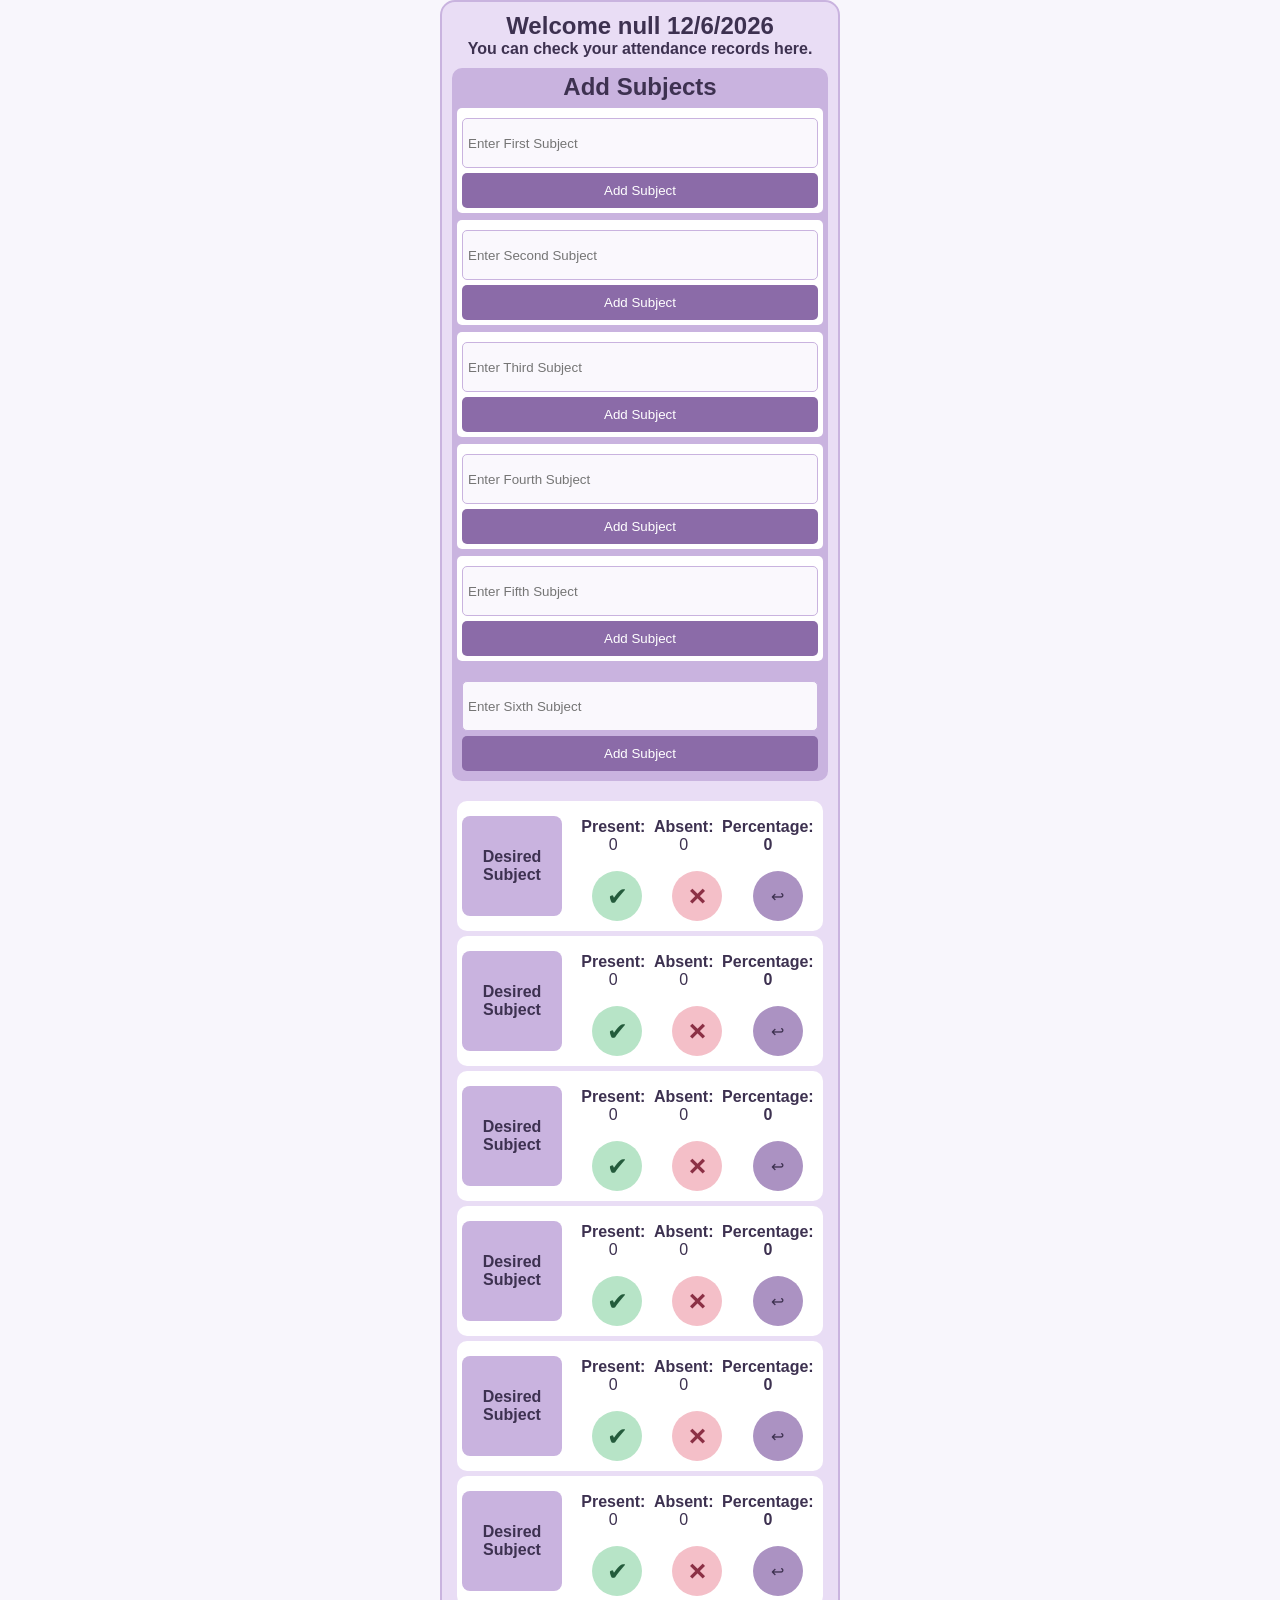
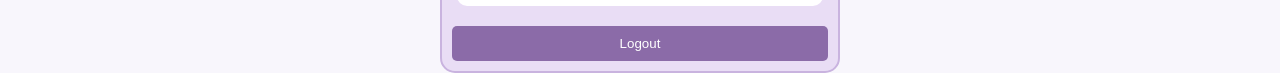
==== home2.html @ 8d9c9fc9 "Add files via upload" ====
<!DOCTYPE html>
<html lang="en">

<head>
    <meta charset="UTF-8">
    <meta name="viewport" content="width=device-width, initial-scale=1.0">
    <title>Attendance Tracker Dashboard</title>

    <style>
        * {
            margin: 0;
            padding: 0;
            box-sizing: border-box;
        }

        body {
            background-color: #F8F6FC;
            display: flex;
            justify-content: center;
            align-items: center;
            min-height: 100vh;
            font-family: Arial, sans-serif;
            color: #3D3150;
        }

        .container {
            width: 400px;
            border: 2px solid #C9B3DF;
            background-color: #E9DDF5;
            border-radius: 15px;
            padding: 10px;
            display: flex;
            flex-direction: column;
            align-items: center;
        }

        h1 {
            text-align: center;
        }

        button {
            width: 100%;
            height: 35px;
            padding: 5px;
            background-color: #8B6BA8;
            color: white;
            border: none;
            border-radius: 5px;
            cursor: pointer;
        }

        button:hover {
            background-color: #72538F;
        }

        .card {
            width: 100%;
            border-radius: 5px;
            margin: 7px auto;
            padding: 5px;
            background-color: #FFFFFF;
        }

        .form {
            width: 100%;
            text-align: center;
            background-color: #C9B3DF;
            border-radius: 10px;
            padding: 5px;
            margin-top: 10px;
        }

        input[type="text"] {
            width: 100%;
            height: 50px;
            padding: 5px;
            margin-bottom: 5px;
            margin-top: 5px;
            border: 1px solid #C9B3DF;
            border-radius: 5px;
            background-color: #FAF8FD;
            color: #3D3150;
        }

        .car {
            width: 100%;
            text-align: center;
            /* background-color: #C9B3DF; */
            border-radius: 10px;
            padding: 5px;
            margin-top: 10px;
            box-sizing: border-box;
        }

        .c {
            background-color: #FFFFFF;
            height: 130px;
            width: 100%;
            box-sizing: border-box;
            margin-top: 5px;
            margin-bottom: 5px;
            margin-left: auto;
            margin-right: auto;
            border-radius: 10px;
            padding: 5px;
            display: flex;
            align-items: center;
            gap: 15px;
        }

        .box {
            background-color: #C9B3DF;
            color: #3D3150;
            height: 100px;
            width: 100px;
            flex-shrink: 0;
            border-radius: 8px;
            display: flex;
            flex-direction: column;
            flex-wrap: wrap;
            align-items: center;
            justify-content: center;
        }

        .box2 {
            width: 100%;
            box-sizing: border-box;
            height: 50%;
            display: flex;
            flex-direction: row;
        }

        .s {
            margin: auto;
        }

        .baba {
            height: 100%;
            width: 100%;
            box-sizing: border-box;
            display: flex;
            flex-direction: column;
        }

        .baba2 {
            height: 50%;
            width: 100%;
            box-sizing: border-box;
            display: flex;
            flex-direction: row;
        }

        .b,
        .undoBtn {
            margin: auto;
            width: 50px;
            height: 50px;
            display: flex;
            flex-direction: column;
            justify-content: center;
            align-items: center;
            text-align: center;
            border-radius: 30px;
            cursor: pointer;
        }

        #tick1,
        #tick2,
        #tick3,
        #tick4,
        #tick5,
        #tick6 {
            background-color: #B7E4C7;
            color: #245B3C;
            font-size: 25px;
        }

        #cross1,
        #cross2,
        #cross3,
        #cross4,
        #cross5,
        #cross6 {
            background-color: #F4BFC8;
            color: #8B3045;
            font-size: 30px;
        }

        #btn2 {
            margin-top: 10px;
            background-color: #8B6BA8;
        }

        .undoBtn {
            background-color: #ab92c2;
        }
    </style>
</head>

<body>

    <div class="container">
        <h2 id="a1"></h2>
        <p><b>You can check your attendance records here.</b></p>

        <div class="form" id="subjectForm">
            <h2>Add Subjects</h2>

            <div class="card">
                <input type="text" placeholder="Enter First Subject" id="subjectName1">
                <button id="addSubjectBtn1">Add Subject</button>
            </div>

            <div class="card">
                <input type="text" placeholder="Enter Second Subject" id="subjectName2">
                <button id="addSubjectBtn2">Add Subject</button>
            </div>

            <div class="card">
                <input type="text" placeholder="Enter Third Subject" id="subjectName3">
                <button id="addSubjectBtn3">Add Subject</button>
            </div>

            <div class="card">
                <input type="text" placeholder="Enter Fourth Subject" id="subjectName4">
                <button id="addSubjectBtn4">Add Subject</button>
            </div>

            <div class="card">
                <input type="text" placeholder="Enter Fifth Subject" id="subjectName5">
                <button id="addSubjectBtn5">Add Subject</button>
            </div>

            <div class="car">
                <input type="text" placeholder="Enter Sixth Subject" id="subjectName6">
                <button id="addSubjectBtn6">Add Subject</button>
            </div>
        </div>

        <div class="car">

            <div class="c">
                <div class="box">
                    <p id="sub1"><b>Desired Subject</b></p>
                </div>

                <div class="baba">
                    <div class="box2">
                        <span class="s">
                            <p><b>Present:</b></p>
                            <p id="s1"><b>0</b></p>
                        </span>

                        <span class="s">
                            <p><b>Absent:</b></p>
                            <p id="j1"><b>0</b></p>
                        </span>

                        <span class="s">
                            <p><b>Percentage:</b></p>
                            <p id="d1"><b>0</b></p>
                        </span>
                    </div>

                    <div class="baba2">
                        <div class="b" id="tick1">✔</div>
                        <div class="b" id="cross1"><b>×</b></div>
                        <div class="undoBtn">↩</div>
                    </div>
                </div>
            </div>

            <div class="c">
                <div class="box">
                    <p id="sub2"><b>Desired Subject</b></p>
                </div>
                <div class="baba">
                    <div class="box2">
                        <span class="s">
                            <p><b>Present:</b></p>
                            <p id="s2"><b>0</b></p>
                        </span>

                        <span class="s">
                            <p><b>Absent:</b></p>
                            <p id="j2"><b>0</b></p>
                        </span>

                        <span class="s">
                            <p><b>Percentage:</b></p>
                            <p id="d2"><b>0</b></p>
                        </span>
                    </div>

                    <div class="baba2">
                        <div class="b" id="tick2">✔</div>
                        <div class="b" id="cross2"><b>×</b></div>
                        <div class="undoBtn">↩</div>
                    </div>
                </div>
            </div>

            <div class="c">
                <div class="box">
                    <p id="sub3"><b>Desired Subject</b></p>
                </div>
                <div class="baba">
                    <div class="box2">
                        <span class="s">
                            <p><b>Present:</b></p>
                            <p id="s3"><b>0</b></p>
                        </span>

                        <span class="s">
                            <p><b>Absent:</b></p>
                            <p id="j3"><b>0</b></p>
                        </span>

                        <span class="s">
                            <p><b>Percentage:</b></p>
                            <p id="d3"><b>0</b></p>
                        </span>
                    </div>

                    <div class="baba2">
                        <div class="b" id="tick3">✔</div>
                        <div class="b" id="cross3"><b>×</b></div>
                        <div class="undoBtn">↩</div>
                    </div>
                </div>
            </div>

            <div class="c">
                <div class="box">
                    <p id="sub4"><b>Desired Subject</b></p>
                </div>
                <div class="baba">
                    <div class="box2">
                        <span class="s">
                            <p><b>Present:</b></p>
                            <p id="s4"><b>0</b></p>
                        </span>

                        <span class="s">
                            <p><b>Absent:</b></p>
                            <p id="j4"><b>0</b></p>
                        </span>

                        <span class="s">
                            <p><b>Percentage:</b></p>
                            <p id="d4"><b>0</b></p>
                        </span>
                    </div>

                    <div class="baba2">
                        <div class="b" id="tick4">✔</div>
                        <div class="b" id="cross4"><b>×</b></div>
                        <div class="undoBtn">↩</div>
                    </div>
                </div>
            </div>

            <div class="c">
                <div class="box">
                    <p id="sub5"><b>Desired Subject</b></p>
                </div>
                <div class="baba">
                    <div class="box2">
                        <span class="s">
                            <p><b>Present:</b></p>
                            <p id="s5"><b>0</b></p>
                        </span>

                        <span class="s">
                            <p><b>Absent:</b></p>
                            <p id="j5"><b>0</b></p>
                        </span>

                        <span class="s">
                            <p><b>Percentage:</b></p>
                            <p id="d5"><b>0</b></p>
                        </span>
                    </div>

                    <div class="baba2">
                        <div class="b" id="tick5">✔</div>
                        <div class="b" id="cross5"><b>×</b></div>
                        <div class="undoBtn">↩</div>
                    </div>
                </div>
            </div>

            <div class="c">
                <div class="box">
                    <p id="sub6"><b>Desired Subject</b></p>
                </div>
                <div class="baba">
                    <div class="box2">
                        <span class="s">
                            <p><b>Present:</b></p>
                            <p id="s6"><b>0</b></p>
                        </span>

                        <span class="s">
                            <p><b>Absent:</b></p>
                            <p id="j6"><b>0</b></p>
                        </span>

                        <span class="s">
                            <p><b>Percentage:</b></p>
                            <p id="d6"><b>0</b></p>
                        </span>
                    </div>

                    <div class="baba2">
                        <div class="b" id="tick6">✔</div>
                        <div class="b" id="cross6"><b>×</b></div>
                        <div class="undoBtn">↩</div>
                    </div>
                </div>
            </div>

        </div>

        <button id="btn2">Logout</button>

    </div>

    <script>
        let currentUser = localStorage.getItem("currentUser");
        let a1 = document.getElementById("a1");
        a1.innerHTML = "Welcome " + localStorage.getItem("name") + " " + new Date().toLocaleDateString();
        let subjects = JSON.parse(localStorage.getItem(currentUser + "_subjects")) || [];
        for (let i = 0; i < subjects.length; i++) {
            document.getElementById(`sub${i + 1}`).innerHTML = subjects[i];
        }
        let subjectForm = document.getElementById("subjectForm");
        if (subjects.length === 6) {
            subjectForm.style.display = "none";
        }

        else {
            for (let i = 0; i < 6; i++) {

                let addSubjectBtn = document.getElementById(`addSubjectBtn${i + 1}`);
                addSubjectBtn.addEventListener("click", function () {
                    let subjectName = document.getElementById(`subjectName${i + 1}`).value;
                    if (subjectName.trim() !== "") {

                        if (subjects.includes(subjectName.trim())) {
                            alert("Subject already exists!");
                            return;
                        }

                        subjects.push(subjectName);
                        document.getElementById(`sub${i + 1}`).innerHTML = subjectName.trim();
                        localStorage.setItem(currentUser + "_subjects", JSON.stringify(subjects));

                        addSubjectBtn.innerHTML = "Subject Added ✅";
                        addSubjectBtn.style.backgroundColor = "#E9DDF5";
                        addSubjectBtn.style.color = "black";

                        document.getElementById(`subjectName${i + 1}`).disabled = true;
                        addSubjectBtn.disabled = true;

                        if (subjects.length === 6) {
                            setTimeout(() => {
                                subjectForm.style.display = "none";
                            }, 1000);
                        }
                    }

                    else {
                        alert("Please enter a valid subject name.");
                    }
                });
            }
        }

        let btn2 = document.getElementById("btn2");

        btn2.addEventListener("click", function () {
            localStorage.removeItem("name");
            localStorage.removeItem(currentUser + "_subjects");
            window.location.href = "index.html";
        });

        let tick1 = document.getElementById('tick1');
        let cross1 = document.getElementById('cross1');
        let tick2 = document.getElementById('tick2');
        let cross2 = document.getElementById('cross2');
        let tick3 = document.getElementById('tick3');
        let cross3 = document.getElementById('cross3');
        let tick4 = document.getElementById('tick4');
        let cross4 = document.getElementById('cross4');
        let tick5 = document.getElementById('tick5');
        let cross5 = document.getElementById('cross5');
        let tick6 = document.getElementById('tick6');
        let cross6 = document.getElementById('cross6');
        let d1 = document.getElementById('d1');
        let d2 = document.getElementById('d2');
        let d3 = document.getElementById('d3');
        let d4 = document.getElementById('d4');
        let d5 = document.getElementById('d5');
        let d6 = document.getElementById('d6');

        let i1 = Number(localStorage.getItem(currentUser + "_present1"));
        let i2 = Number(localStorage.getItem(currentUser + "_present2"));
        let i3 = Number(localStorage.getItem(currentUser + "_present3"));
        let i4 = Number(localStorage.getItem(currentUser + "_present4"));
        let i5 = Number(localStorage.getItem(currentUser + "_present5"));
        let i6 = Number(localStorage.getItem(currentUser + "_present6"));

        let j1 = Number(localStorage.getItem(currentUser + "_absent1"));
        let j2 = Number(localStorage.getItem(currentUser + "_absent2"));
        let j3 = Number(localStorage.getItem(currentUser + "_absent3"));
        let j4 = Number(localStorage.getItem(currentUser + "_absent4"));
        let j5 = Number(localStorage.getItem(currentUser + "_absent5"));
        let j6 = Number(localStorage.getItem(currentUser + "_absent6"));

        let present = [i1, i2, i3, i4, i5, i6];
        let absent = [j1, j2, j3, j4, j5, j6];

        document.getElementById("s1").innerHTML = i1;
        document.getElementById("s2").innerHTML = i2;
        document.getElementById("s3").innerHTML = i3;
        document.getElementById("s4").innerHTML = i4;
        document.getElementById("s5").innerHTML = i5;
        document.getElementById("s6").innerHTML = i6;

        document.getElementById("j1").innerHTML = j1;
        document.getElementById("j2").innerHTML = j2;
        document.getElementById("j3").innerHTML = j3;
        document.getElementById("j4").innerHTML = j4;
        document.getElementById("j5").innerHTML = j5;
        document.getElementById("j6").innerHTML = j6;

        let p1 = 0;
        let p2 = 0;
        let p3 = 0;
        let p4 = 0;
        let p5 = 0;
        let p6 = 0;

        tick1.addEventListener("click", function () {
            i1++;
            present[0] = i1;
            let pre = document.getElementById('s1')
            pre.innerHTML = i1;
            p1 = ((i1) / (i1 + j1)) * 100;
            document.getElementById("d1").innerHTML = p1.toFixed(2) + "%";
            localStorage.setItem(currentUser + "_present1", i1);
            lastAction[0] = "present";
        });

        tick2.addEventListener("click", function () {
            i2++;
            present[1] = i2;
            let pre = document.getElementById('s2')
            pre.innerHTML = i2;
            p2 = ((i2) / (i2 + j2)) * 100;
            document.getElementById("d2").innerHTML = p2.toFixed(2) + "%";
            localStorage.setItem(currentUser + "_present2", i2);
            lastAction[1] = "present";
        });

        tick3.addEventListener("click", function () {
            i3++;
            present[2] = i3;
            let pre = document.getElementById('s3')
            pre.innerHTML = i3;
            p3 = ((i3) / (i3 + j3)) * 100;
            document.getElementById("d3").innerHTML = p3.toFixed(2) + "%";
            localStorage.setItem(currentUser + "_present3", i3);
            lastAction[2] = "present";
        });

        tick4.addEventListener("click", function () {
            i4++;
            present[3] = i4;
            let pre = document.getElementById('s4')
            pre.innerHTML = i4;
            p4 = ((i4) / (i4 + j4)) * 100;
            document.getElementById("d4").innerHTML = p4.toFixed(2) + "%";
            localStorage.setItem(currentUser + "_present4", i4);
            lastAction[3] = "present";
        });

        tick5.addEventListener("click", function () {
            i5++;
            present[4] = i5;
            let pre = document.getElementById('s5')
            pre.innerHTML = i5;
            p5 = ((i5) / (i5 + j5)) * 100;
            document.getElementById("d5").innerHTML = p5.toFixed(2) + "%";
            localStorage.setItem(currentUser + "_present5", i5);
            lastAction[4] = "present";
        });

        tick6.addEventListener("click", function () {
            i6++;
            present[5] = i6;
            let pre = document.getElementById('s6')
            pre.innerHTML = i6;
            p6 = ((i6) / (i6 + j6)) * 100;
            document.getElementById("d6").innerHTML = p6.toFixed(2) + "%";
            localStorage.setItem(currentUser + "_present6", i6);
            lastAction[5] = "present";
        });

        cross1.addEventListener("click", function () {
            j1++;
            absent[0] = j1;
            let pre = document.getElementById('j1')
            pre.innerHTML = j1;
            p1 = ((i1) / (i1 + j1)) * 100;
            document.getElementById("d1").innerHTML = p1.toFixed(2) + "%";
            localStorage.setItem(currentUser + "_absent1", j1);
            lastAction[0] = "absent";
        });

        cross2.addEventListener("click", function () {
            j2++;
            absent[1] = j2;
            let pre = document.getElementById('j2')
            pre.innerHTML = j2;
            p2 = ((i2) / (i2 + j2)) * 100;
            document.getElementById("d2").innerHTML = p2.toFixed(2) + "%";
            localStorage.setItem(currentUser + "_absent2", j2);
            lastAction[1] = "absent";
        });

        cross3.addEventListener("click", function () {
            j3++;
            absent[2] = j3;
            let pre = document.getElementById('j3')
            pre.innerHTML = j3;
            p3 = ((i3) / (i3 + j3)) * 100;
            document.getElementById("d3").innerHTML = p3.toFixed(2) + "%";
            localStorage.setItem(currentUser + "_absent3", j3);
            lastAction[2] = "absent";
        });

        cross4.addEventListener("click", function () {
            j4++;
            absent[3] = j4;
            let pre = document.getElementById('j4')
            pre.innerHTML = j4;
            p4 = ((i4) / (i4 + j4)) * 100;
            document.getElementById("d4").innerHTML = p4.toFixed(2) + "%";
            localStorage.setItem(currentUser + "_absent4", j4);
            lastAction[3] = "absent";
        });

        cross5.addEventListener("click", function () {
            j5++;
            absent[4] = j5;
            let pre = document.getElementById('j5')
            pre.innerHTML = j5;
            p5 = ((i5) / (i5 + j5)) * 100;
            document.getElementById("d5").innerHTML = p5.toFixed(2) + "%";
            localStorage.setItem(currentUser + "_absent5", j5);
            lastAction[4] = "absent";
        });

        cross6.addEventListener("click", function () {
            j6++;
            absent[5] = j6;
            let pre = document.getElementById('j6')
            pre.innerHTML = j6;
            p6 = ((i6) / (i6 + j6)) * 100;
            document.getElementById("d6").innerHTML = p6.toFixed(2) + "%";
            localStorage.setItem(currentUser + "_absent6", j6);
            lastAction[5] = "absent";
        });

        let undoButtons = document.querySelectorAll(".undoBtn");
        let lastAction = [null, null, null, null, null, null];
        undoButtons.forEach(function (btn, index) {

            btn.addEventListener("click", function () {

                if (lastAction[index] === "present" && present[index] > 0) {

                    present[index]--;
                    document.getElementById(`s${index + 1}`).innerHTML = present[index];

                    localStorage.setItem(currentUser + `_present${index + 1}`, present[index]);

                }

                else if (lastAction[index] === "absent" && absent[index] > 0) {

                    absent[index]--;
                    document.getElementById(`j${index + 1}`).innerHTML = absent[index];

                    localStorage.setItem(currentUser + `_absent${index + 1}`, absent[index]);

                }

                else {
                    alert("Nothing to undo!");
                    return;
                }

                let percentage = (present[index] / (present[index] + absent[index])) * 100;

                document.getElementById(`d${index + 1}`).innerHTML =
                    (isNaN(percentage) ? 0 : percentage.toFixed(2)) + "%";

                lastAction[index] = null;

            });

        });

    </script>

</body>

</html>
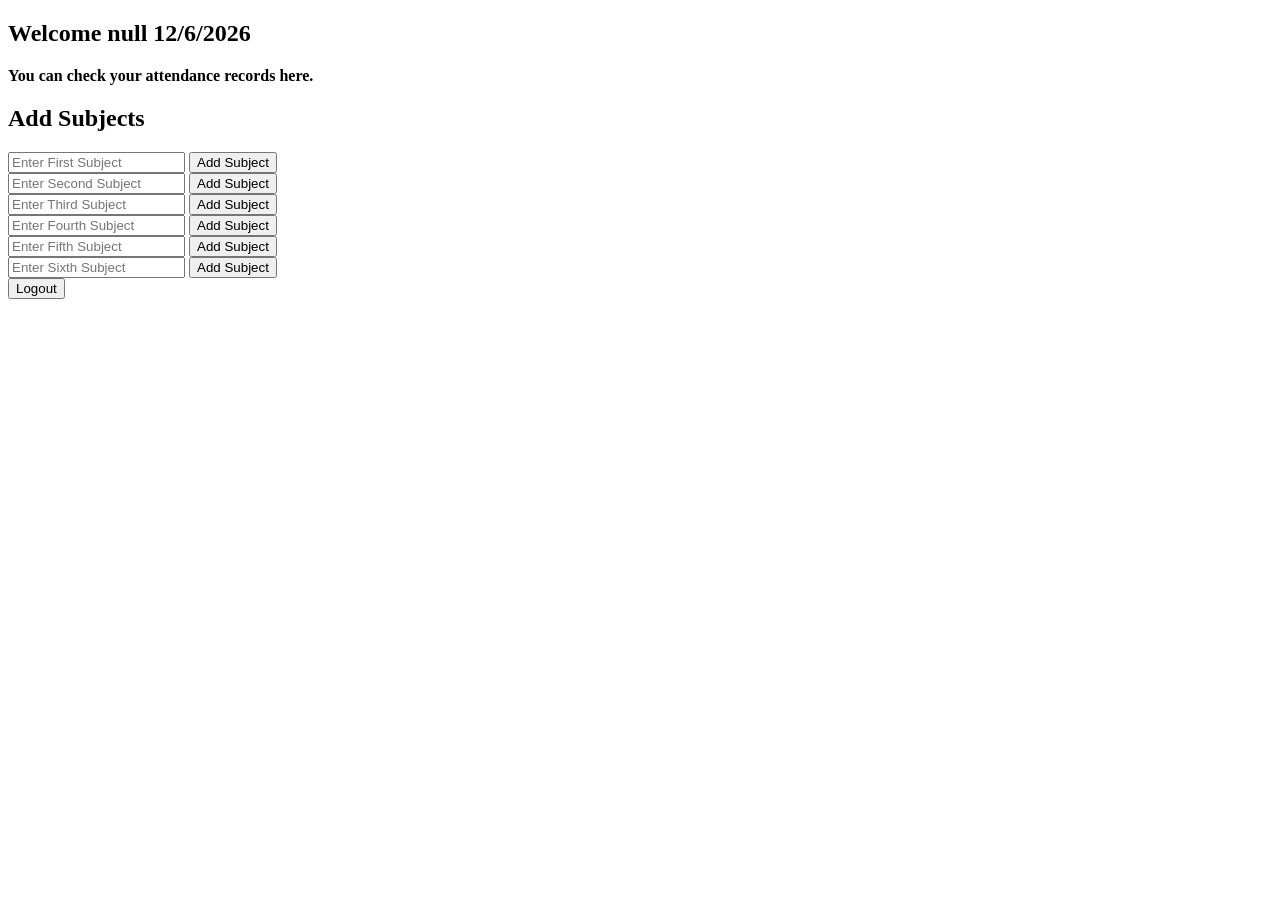
==== commit 57f030e4: "Add files via upload" ====
--- a/home2.html
+++ b/home2.html
@@ -5,196 +5,7 @@
     <meta charset="UTF-8">
     <meta name="viewport" content="width=device-width, initial-scale=1.0">
     <title>Attendance Tracker Dashboard</title>
-
-    <style>
-        * {
-            margin: 0;
-            padding: 0;
-            box-sizing: border-box;
-        }
-
-        body {
-            background-color: #F8F6FC;
-            display: flex;
-            justify-content: center;
-            align-items: center;
-            min-height: 100vh;
-            font-family: Arial, sans-serif;
-            color: #3D3150;
-        }
-
-        .container {
-            width: 400px;
-            border: 2px solid #C9B3DF;
-            background-color: #E9DDF5;
-            border-radius: 15px;
-            padding: 10px;
-            display: flex;
-            flex-direction: column;
-            align-items: center;
-        }
-
-        h1 {
-            text-align: center;
-        }
-
-        button {
-            width: 100%;
-            height: 35px;
-            padding: 5px;
-            background-color: #8B6BA8;
-            color: white;
-            border: none;
-            border-radius: 5px;
-            cursor: pointer;
-        }
-
-        button:hover {
-            background-color: #72538F;
-        }
-
-        .card {
-            width: 100%;
-            border-radius: 5px;
-            margin: 7px auto;
-            padding: 5px;
-            background-color: #FFFFFF;
-        }
-
-        .form {
-            width: 100%;
-            text-align: center;
-            background-color: #C9B3DF;
-            border-radius: 10px;
-            padding: 5px;
-            margin-top: 10px;
-        }
-
-        input[type="text"] {
-            width: 100%;
-            height: 50px;
-            padding: 5px;
-            margin-bottom: 5px;
-            margin-top: 5px;
-            border: 1px solid #C9B3DF;
-            border-radius: 5px;
-            background-color: #FAF8FD;
-            color: #3D3150;
-        }
-
-        .car {
-            width: 100%;
-            text-align: center;
-            /* background-color: #C9B3DF; */
-            border-radius: 10px;
-            padding: 5px;
-            margin-top: 10px;
-            box-sizing: border-box;
-        }
-
-        .c {
-            background-color: #FFFFFF;
-            height: 130px;
-            width: 100%;
-            box-sizing: border-box;
-            margin-top: 5px;
-            margin-bottom: 5px;
-            margin-left: auto;
-            margin-right: auto;
-            border-radius: 10px;
-            padding: 5px;
-            display: flex;
-            align-items: center;
-            gap: 15px;
-        }
-
-        .box {
-            background-color: #C9B3DF;
-            color: #3D3150;
-            height: 100px;
-            width: 100px;
-            flex-shrink: 0;
-            border-radius: 8px;
-            display: flex;
-            flex-direction: column;
-            flex-wrap: wrap;
-            align-items: center;
-            justify-content: center;
-        }
-
-        .box2 {
-            width: 100%;
-            box-sizing: border-box;
-            height: 50%;
-            display: flex;
-            flex-direction: row;
-        }
-
-        .s {
-            margin: auto;
-        }
-
-        .baba {
-            height: 100%;
-            width: 100%;
-            box-sizing: border-box;
-            display: flex;
-            flex-direction: column;
-        }
-
-        .baba2 {
-            height: 50%;
-            width: 100%;
-            box-sizing: border-box;
-            display: flex;
-            flex-direction: row;
-        }
-
-        .b,
-        .undoBtn {
-            margin: auto;
-            width: 50px;
-            height: 50px;
-            display: flex;
-            flex-direction: column;
-            justify-content: center;
-            align-items: center;
-            text-align: center;
-            border-radius: 30px;
-            cursor: pointer;
-        }
-
-        #tick1,
-        #tick2,
-        #tick3,
-        #tick4,
-        #tick5,
-        #tick6 {
-            background-color: #B7E4C7;
-            color: #245B3C;
-            font-size: 25px;
-        }
-
-        #cross1,
-        #cross2,
-        #cross3,
-        #cross4,
-        #cross5,
-        #cross6 {
-            background-color: #F4BFC8;
-            color: #8B3045;
-            font-size: 30px;
-        }
-
-        #btn2 {
-            margin-top: 10px;
-            background-color: #8B6BA8;
-        }
-
-        .undoBtn {
-            background-color: #ab92c2;
-        }
-    </style>
+    <link rel="stylesheet" href="style.css">
 </head>
 
 <body>
@@ -237,7 +48,7 @@
             </div>
         </div>
 
-        <div class="car">
+        <div class="car" id="subjectCards">
 
             <div class="c">
                 <div class="box">
@@ -425,297 +236,7 @@
         <button id="btn2">Logout</button>
 
     </div>
-
-    <script>
-        let currentUser = localStorage.getItem("currentUser");
-        let a1 = document.getElementById("a1");
-        a1.innerHTML = "Welcome " + localStorage.getItem("name") + " " + new Date().toLocaleDateString();
-        let subjects = JSON.parse(localStorage.getItem(currentUser + "_subjects")) || [];
-        for (let i = 0; i < subjects.length; i++) {
-            document.getElementById(`sub${i + 1}`).innerHTML = subjects[i];
-        }
-        let subjectForm = document.getElementById("subjectForm");
-        if (subjects.length === 6) {
-            subjectForm.style.display = "none";
-        }
-
-        else {
-            for (let i = 0; i < 6; i++) {
-
-                let addSubjectBtn = document.getElementById(`addSubjectBtn${i + 1}`);
-                addSubjectBtn.addEventListener("click", function () {
-                    let subjectName = document.getElementById(`subjectName${i + 1}`).value;
-                    if (subjectName.trim() !== "") {
-
-                        if (subjects.includes(subjectName.trim())) {
-                            alert("Subject already exists!");
-                            return;
-                        }
-
-                        subjects.push(subjectName);
-                        document.getElementById(`sub${i + 1}`).innerHTML = subjectName.trim();
-                        localStorage.setItem(currentUser + "_subjects", JSON.stringify(subjects));
-
-                        addSubjectBtn.innerHTML = "Subject Added ✅";
-                        addSubjectBtn.style.backgroundColor = "#E9DDF5";
-                        addSubjectBtn.style.color = "black";
-
-                        document.getElementById(`subjectName${i + 1}`).disabled = true;
-                        addSubjectBtn.disabled = true;
-
-                        if (subjects.length === 6) {
-                            setTimeout(() => {
-                                subjectForm.style.display = "none";
-                            }, 1000);
-                        }
-                    }
-
-                    else {
-                        alert("Please enter a valid subject name.");
-                    }
-                });
-            }
-        }
-
-        let btn2 = document.getElementById("btn2");
-
-        btn2.addEventListener("click", function () {
-            localStorage.removeItem("name");
-            localStorage.removeItem(currentUser + "_subjects");
-            window.location.href = "index.html";
-        });
-
-        let tick1 = document.getElementById('tick1');
-        let cross1 = document.getElementById('cross1');
-        let tick2 = document.getElementById('tick2');
-        let cross2 = document.getElementById('cross2');
-        let tick3 = document.getElementById('tick3');
-        let cross3 = document.getElementById('cross3');
-        let tick4 = document.getElementById('tick4');
-        let cross4 = document.getElementById('cross4');
-        let tick5 = document.getElementById('tick5');
-        let cross5 = document.getElementById('cross5');
-        let tick6 = document.getElementById('tick6');
-        let cross6 = document.getElementById('cross6');
-        let d1 = document.getElementById('d1');
-        let d2 = document.getElementById('d2');
-        let d3 = document.getElementById('d3');
-        let d4 = document.getElementById('d4');
-        let d5 = document.getElementById('d5');
-        let d6 = document.getElementById('d6');
-
-        let i1 = Number(localStorage.getItem(currentUser + "_present1"));
-        let i2 = Number(localStorage.getItem(currentUser + "_present2"));
-        let i3 = Number(localStorage.getItem(currentUser + "_present3"));
-        let i4 = Number(localStorage.getItem(currentUser + "_present4"));
-        let i5 = Number(localStorage.getItem(currentUser + "_present5"));
-        let i6 = Number(localStorage.getItem(currentUser + "_present6"));
-
-        let j1 = Number(localStorage.getItem(currentUser + "_absent1"));
-        let j2 = Number(localStorage.getItem(currentUser + "_absent2"));
-        let j3 = Number(localStorage.getItem(currentUser + "_absent3"));
-        let j4 = Number(localStorage.getItem(currentUser + "_absent4"));
-        let j5 = Number(localStorage.getItem(currentUser + "_absent5"));
-        let j6 = Number(localStorage.getItem(currentUser + "_absent6"));
-
-        let present = [i1, i2, i3, i4, i5, i6];
-        let absent = [j1, j2, j3, j4, j5, j6];
-
-        document.getElementById("s1").innerHTML = i1;
-        document.getElementById("s2").innerHTML = i2;
-        document.getElementById("s3").innerHTML = i3;
-        document.getElementById("s4").innerHTML = i4;
-        document.getElementById("s5").innerHTML = i5;
-        document.getElementById("s6").innerHTML = i6;
-
-        document.getElementById("j1").innerHTML = j1;
-        document.getElementById("j2").innerHTML = j2;
-        document.getElementById("j3").innerHTML = j3;
-        document.getElementById("j4").innerHTML = j4;
-        document.getElementById("j5").innerHTML = j5;
-        document.getElementById("j6").innerHTML = j6;
-
-        let p1 = 0;
-        let p2 = 0;
-        let p3 = 0;
-        let p4 = 0;
-        let p5 = 0;
-        let p6 = 0;
-
-        tick1.addEventListener("click", function () {
-            i1++;
-            present[0] = i1;
-            let pre = document.getElementById('s1')
-            pre.innerHTML = i1;
-            p1 = ((i1) / (i1 + j1)) * 100;
-            document.getElementById("d1").innerHTML = p1.toFixed(2) + "%";
-            localStorage.setItem(currentUser + "_present1", i1);
-            lastAction[0] = "present";
-        });
-
-        tick2.addEventListener("click", function () {
-            i2++;
-            present[1] = i2;
-            let pre = document.getElementById('s2')
-            pre.innerHTML = i2;
-            p2 = ((i2) / (i2 + j2)) * 100;
-            document.getElementById("d2").innerHTML = p2.toFixed(2) + "%";
-            localStorage.setItem(currentUser + "_present2", i2);
-            lastAction[1] = "present";
-        });
-
-        tick3.addEventListener("click", function () {
-            i3++;
-            present[2] = i3;
-            let pre = document.getElementById('s3')
-            pre.innerHTML = i3;
-            p3 = ((i3) / (i3 + j3)) * 100;
-            document.getElementById("d3").innerHTML = p3.toFixed(2) + "%";
-            localStorage.setItem(currentUser + "_present3", i3);
-            lastAction[2] = "present";
-        });
-
-        tick4.addEventListener("click", function () {
-            i4++;
-            present[3] = i4;
-            let pre = document.getElementById('s4')
-            pre.innerHTML = i4;
-            p4 = ((i4) / (i4 + j4)) * 100;
-            document.getElementById("d4").innerHTML = p4.toFixed(2) + "%";
-            localStorage.setItem(currentUser + "_present4", i4);
-            lastAction[3] = "present";
-        });
-
-        tick5.addEventListener("click", function () {
-            i5++;
-            present[4] = i5;
-            let pre = document.getElementById('s5')
-            pre.innerHTML = i5;
-            p5 = ((i5) / (i5 + j5)) * 100;
-            document.getElementById("d5").innerHTML = p5.toFixed(2) + "%";
-            localStorage.setItem(currentUser + "_present5", i5);
-            lastAction[4] = "present";
-        });
-
-        tick6.addEventListener("click", function () {
-            i6++;
-            present[5] = i6;
-            let pre = document.getElementById('s6')
-            pre.innerHTML = i6;
-            p6 = ((i6) / (i6 + j6)) * 100;
-            document.getElementById("d6").innerHTML = p6.toFixed(2) + "%";
-            localStorage.setItem(currentUser + "_present6", i6);
-            lastAction[5] = "present";
-        });
-
-        cross1.addEventListener("click", function () {
-            j1++;
-            absent[0] = j1;
-            let pre = document.getElementById('j1')
-            pre.innerHTML = j1;
-            p1 = ((i1) / (i1 + j1)) * 100;
-            document.getElementById("d1").innerHTML = p1.toFixed(2) + "%";
-            localStorage.setItem(currentUser + "_absent1", j1);
-            lastAction[0] = "absent";
-        });
-
-        cross2.addEventListener("click", function () {
-            j2++;
-            absent[1] = j2;
-            let pre = document.getElementById('j2')
-            pre.innerHTML = j2;
-            p2 = ((i2) / (i2 + j2)) * 100;
-            document.getElementById("d2").innerHTML = p2.toFixed(2) + "%";
-            localStorage.setItem(currentUser + "_absent2", j2);
-            lastAction[1] = "absent";
-        });
-
-        cross3.addEventListener("click", function () {
-            j3++;
-            absent[2] = j3;
-            let pre = document.getElementById('j3')
-            pre.innerHTML = j3;
-            p3 = ((i3) / (i3 + j3)) * 100;
-            document.getElementById("d3").innerHTML = p3.toFixed(2) + "%";
-            localStorage.setItem(currentUser + "_absent3", j3);
-            lastAction[2] = "absent";
-        });
-
-        cross4.addEventListener("click", function () {
-            j4++;
-            absent[3] = j4;
-            let pre = document.getElementById('j4')
-            pre.innerHTML = j4;
-            p4 = ((i4) / (i4 + j4)) * 100;
-            document.getElementById("d4").innerHTML = p4.toFixed(2) + "%";
-            localStorage.setItem(currentUser + "_absent4", j4);
-            lastAction[3] = "absent";
-        });
-
-        cross5.addEventListener("click", function () {
-            j5++;
-            absent[4] = j5;
-            let pre = document.getElementById('j5')
-            pre.innerHTML = j5;
-            p5 = ((i5) / (i5 + j5)) * 100;
-            document.getElementById("d5").innerHTML = p5.toFixed(2) + "%";
-            localStorage.setItem(currentUser + "_absent5", j5);
-            lastAction[4] = "absent";
-        });
-
-        cross6.addEventListener("click", function () {
-            j6++;
-            absent[5] = j6;
-            let pre = document.getElementById('j6')
-            pre.innerHTML = j6;
-            p6 = ((i6) / (i6 + j6)) * 100;
-            document.getElementById("d6").innerHTML = p6.toFixed(2) + "%";
-            localStorage.setItem(currentUser + "_absent6", j6);
-            lastAction[5] = "absent";
-        });
-
-        let undoButtons = document.querySelectorAll(".undoBtn");
-        let lastAction = [null, null, null, null, null, null];
-        undoButtons.forEach(function (btn, index) {
-
-            btn.addEventListener("click", function () {
-
-                if (lastAction[index] === "present" && present[index] > 0) {
-
-                    present[index]--;
-                    document.getElementById(`s${index + 1}`).innerHTML = present[index];
-
-                    localStorage.setItem(currentUser + `_present${index + 1}`, present[index]);
-
-                }
-
-                else if (lastAction[index] === "absent" && absent[index] > 0) {
-
-                    absent[index]--;
-                    document.getElementById(`j${index + 1}`).innerHTML = absent[index];
-
-                    localStorage.setItem(currentUser + `_absent${index + 1}`, absent[index]);
-
-                }
-
-                else {
-                    alert("Nothing to undo!");
-                    return;
-                }
-
-                let percentage = (present[index] / (present[index] + absent[index])) * 100;
-
-                document.getElementById(`d${index + 1}`).innerHTML =
-                    (isNaN(percentage) ? 0 : percentage.toFixed(2)) + "%";
-
-                lastAction[index] = null;
-
-            });
-
-        });
-
-    </script>
-
+    <script src="Index.js"></script>
 </body>
 
 </html>
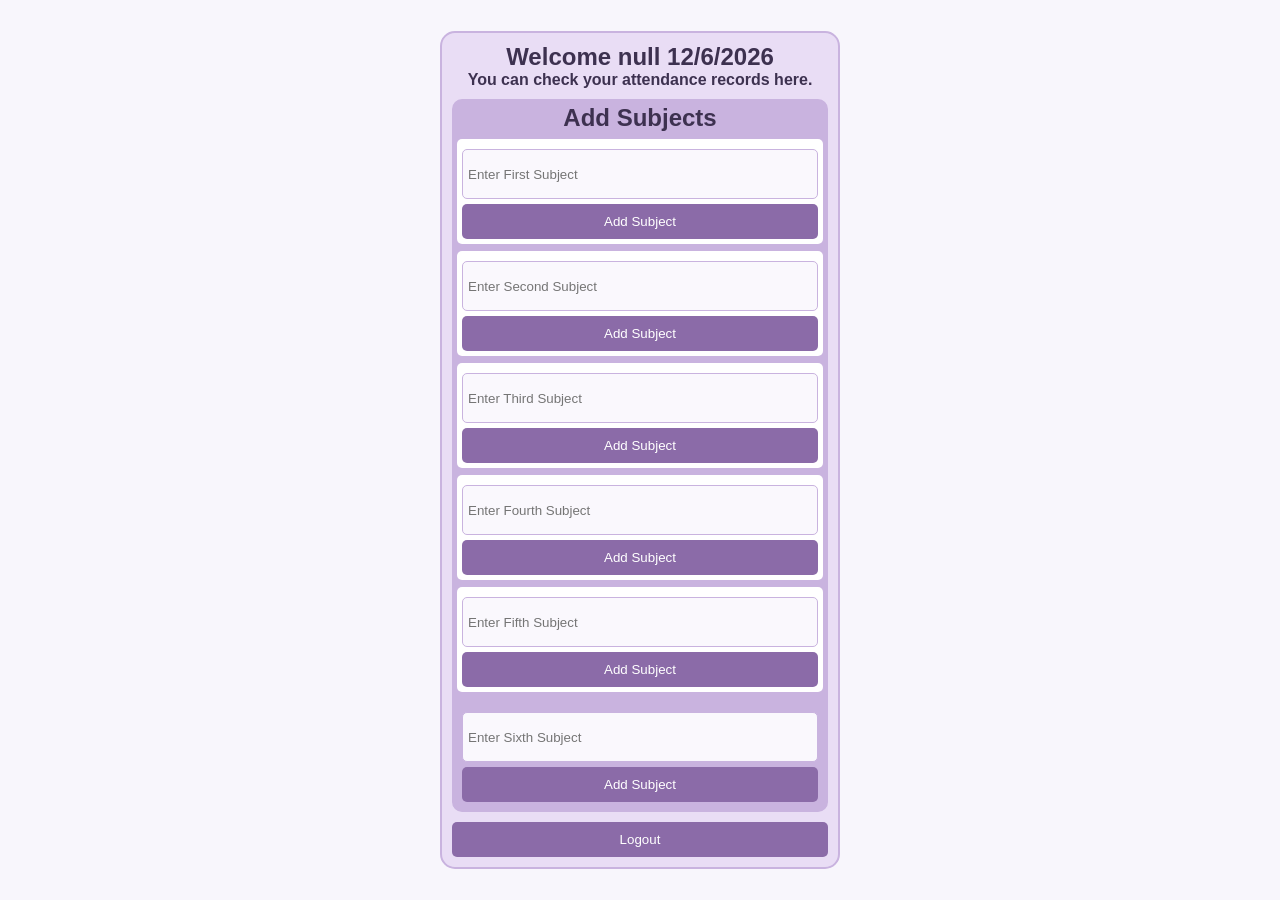
==== commit 0a04ccc0: "Update home2.html" ====
--- a/home2.html
+++ b/home2.html
@@ -5,7 +5,7 @@
     <meta charset="UTF-8">
     <meta name="viewport" content="width=device-width, initial-scale=1.0">
     <title>Attendance Tracker Dashboard</title>
-    <link rel="stylesheet" href="style.css">
+    <link rel="stylesheet" href="Style.css">
 </head>
 
 <body>
@@ -239,4 +239,4 @@
     <script src="Index.js"></script>
 </body>
 
-</html>+</html>
--- a/Style.css
+++ b/Style.css
@@ -0,0 +1,188 @@
+
+        * {
+            margin: 0;
+            padding: 0;
+            box-sizing: border-box;
+        }
+
+        body {
+            background-color: #F8F6FC;
+            display: flex;
+            justify-content: center;
+            align-items: center;
+            min-height: 100vh;
+            font-family: Arial, sans-serif;
+            color: #3D3150;
+        }
+
+        .container {
+            width: 400px;
+            border: 2px solid #C9B3DF;
+            background-color: #E9DDF5;
+            border-radius: 15px;
+            padding: 10px;
+            display: flex;
+            flex-direction: column;
+            align-items: center;
+        }
+
+        h1 {
+            text-align: center;
+        }
+
+        button {
+            width: 100%;
+            height: 35px;
+            padding: 5px;
+            background-color: #8B6BA8;
+            color: white;
+            border: none;
+            border-radius: 5px;
+            cursor: pointer;
+        }
+
+        button:hover {
+            background-color: #72538F;
+        }
+
+        .card {
+            width: 100%;
+            border-radius: 5px;
+            margin: 7px auto;
+            padding: 5px;
+            background-color: #FFFFFF;
+        }
+
+        .form {
+            width: 100%;
+            text-align: center;
+            background-color: #C9B3DF;
+            border-radius: 10px;
+            padding: 5px;
+            margin-top: 10px;
+        }
+
+        input[type="text"] {
+            width: 100%;
+            height: 50px;
+            padding: 5px;
+            margin-bottom: 5px;
+            margin-top: 5px;
+            border: 1px solid #C9B3DF;
+            border-radius: 5px;
+            background-color: #FAF8FD;
+            color: #3D3150;
+        }
+
+        .car {
+            width: 100%;
+            text-align: center;
+            /* background-color: #C9B3DF; */
+            border-radius: 10px;
+            padding: 5px;
+            margin-top: 10px;
+            box-sizing: border-box;
+        }
+
+        .c {
+            background-color: #FFFFFF;
+            height: 130px;
+            width: 100%;
+            box-sizing: border-box;
+            margin-top: 5px;
+            margin-bottom: 5px;
+            margin-left: auto;
+            margin-right: auto;
+            border-radius: 10px;
+            padding: 5px;
+            display: flex;
+            align-items: center;
+            gap: 15px;
+        }
+
+        .box {
+            background-color: #C9B3DF;
+            color: #3D3150;
+            height: 100px;
+            width: 100px;
+            flex-shrink: 0;
+            border-radius: 8px;
+            display: flex;
+            flex-direction: column;
+            flex-wrap: wrap;
+            align-items: center;
+            justify-content: center;
+        }
+
+        .box2 {
+            width: 100%;
+            box-sizing: border-box;
+            height: 50%;
+            display: flex;
+            flex-direction: row;
+        }
+
+        .s {
+            margin: auto;
+        }
+
+        .baba {
+            height: 100%;
+            width: 100%;
+            box-sizing: border-box;
+            display: flex;
+            flex-direction: column;
+        }
+
+        .baba2 {
+            height: 50%;
+            width: 100%;
+            box-sizing: border-box;
+            display: flex;
+            flex-direction: row;
+        }
+
+        .b,
+        .undoBtn {
+            margin: auto;
+            width: 50px;
+            height: 50px;
+            display: flex;
+            flex-direction: column;
+            justify-content: center;
+            align-items: center;
+            text-align: center;
+            border-radius: 30px;
+            cursor: pointer;
+        }
+
+        #tick1,
+        #tick2,
+        #tick3,
+        #tick4,
+        #tick5,
+        #tick6 {
+            background-color: #B7E4C7;
+            color: #245B3C;
+            font-size: 25px;
+        }
+
+        #cross1,
+        #cross2,
+        #cross3,
+        #cross4,
+        #cross5,
+        #cross6 {
+            background-color: #F4BFC8;
+            color: #8B3045;
+            font-size: 30px;
+        }
+
+        #btn2 {
+            margin-top: 10px;
+            background-color: #8B6BA8;
+        }
+
+        .undoBtn {
+            background-color: #ab92c2;
+        }
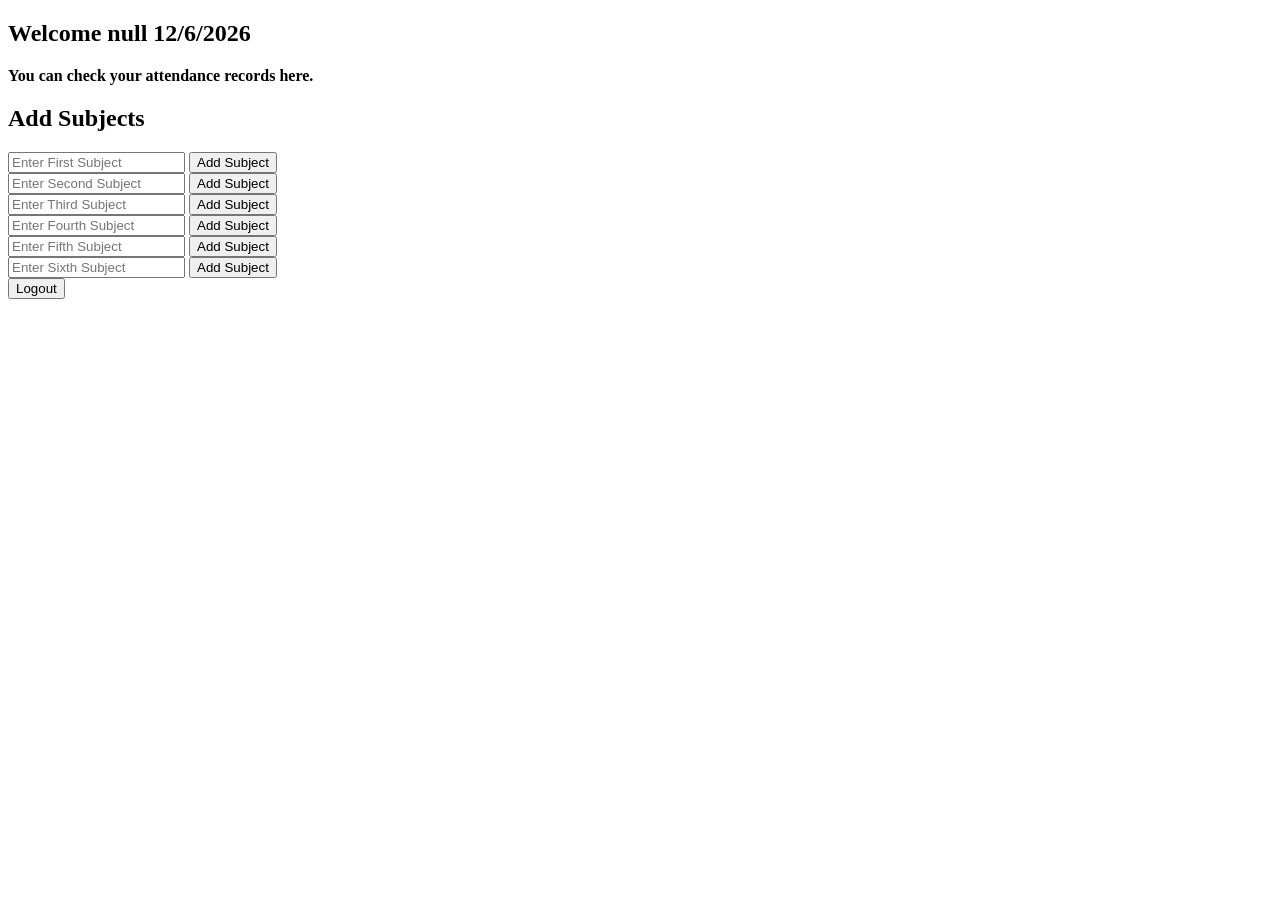
==== commit 42a9adaa: "Update home2.html" ====
--- a/home2.html
+++ b/home2.html
@@ -5,7 +5,7 @@
     <meta charset="UTF-8">
     <meta name="viewport" content="width=device-width, initial-scale=1.0">
     <title>Attendance Tracker Dashboard</title>
-    <link rel="stylesheet" href="Style.css">
+    <link rel="stylesheet" href="style.css">
 </head>
 
 <body>
